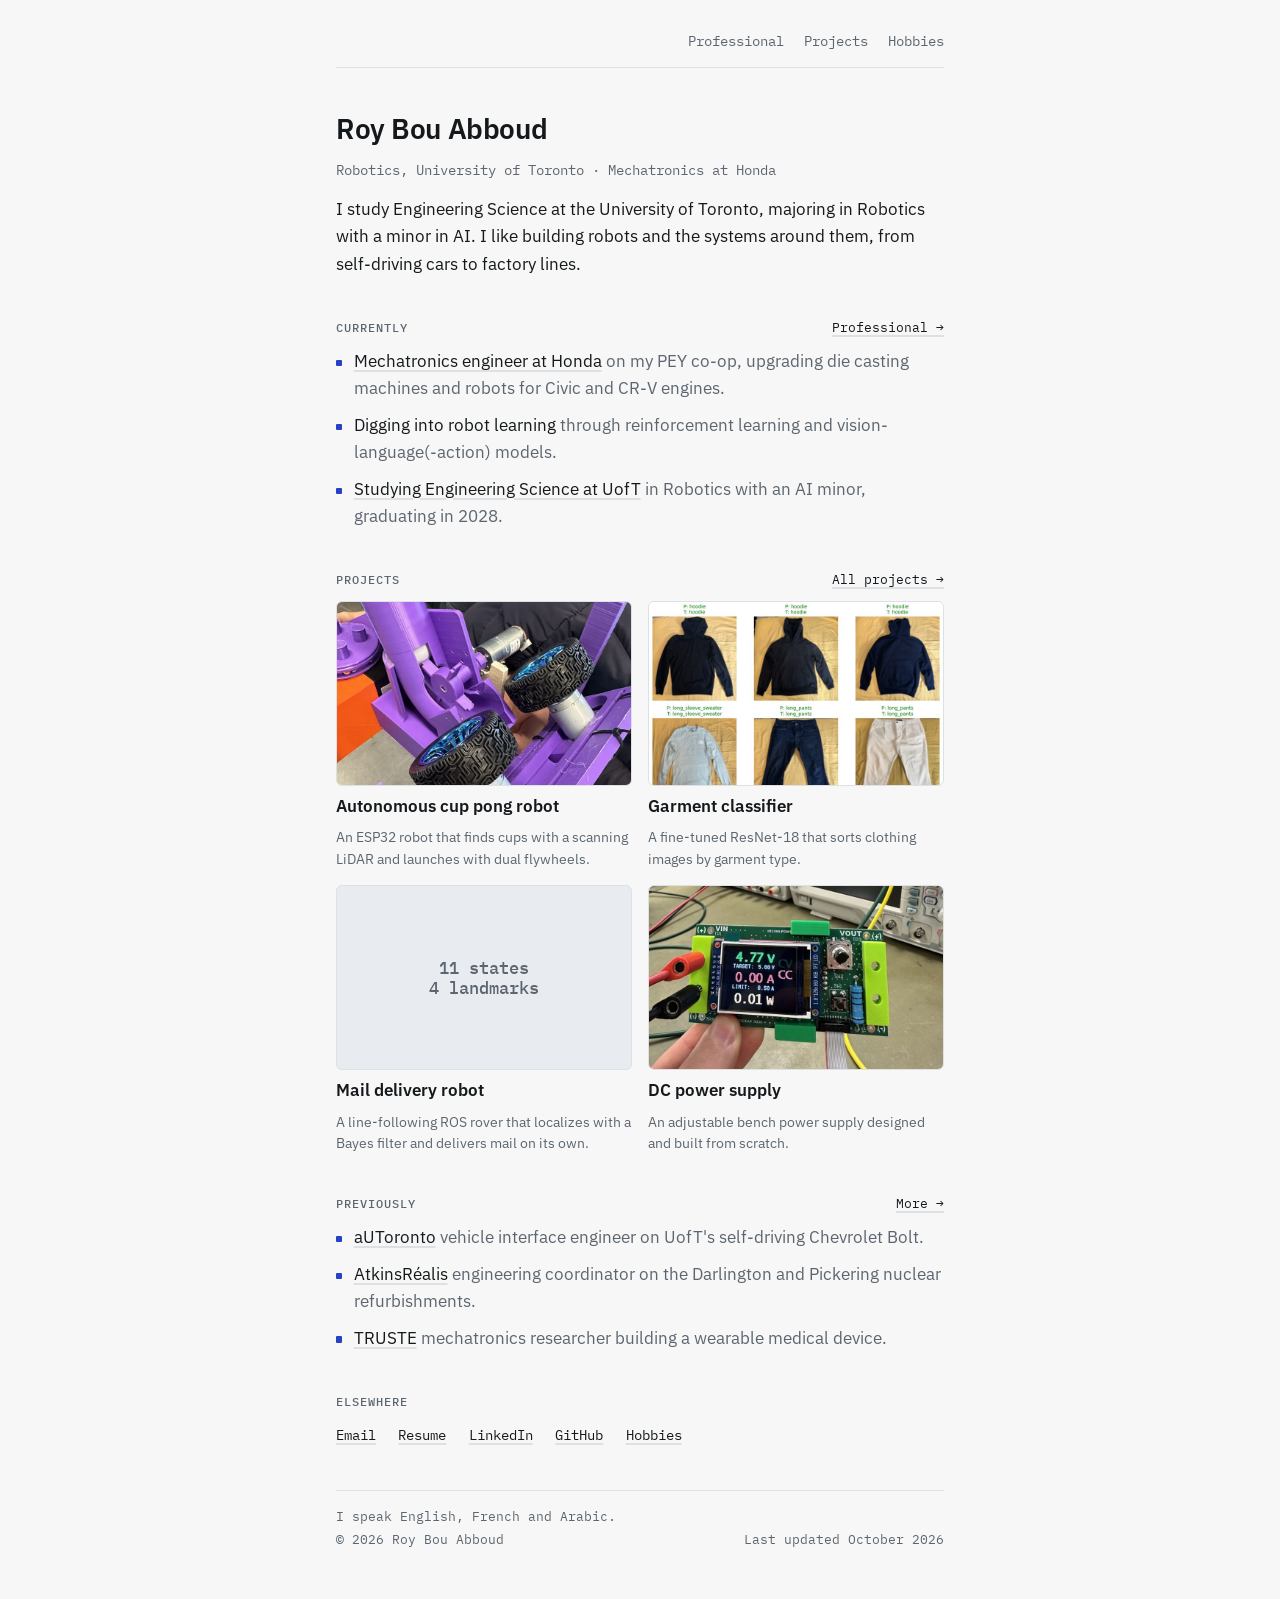
==== index.html @ cc1272f5 "Add DC power supply photos Co-Authored-By: Claude Opus 5.5 (1M context) <noreply@anthropic.com> Clau" ====
<!doctype html>
<html lang="en">
<head>
<meta charset="utf-8">
<meta name="viewport" content="width=device-width, initial-scale=1, viewport-fit=cover">
<title>Roy Bou Abboud</title>
<meta name="claude:viewport-fit-sides" content="cover">
<meta name="description" content="Roy Bou Abboud. Robotics engineering student at the University of Toronto, currently a mechatronics engineer at Honda.">
<meta property="og:title" content="Roy Bou Abboud">
<meta property="og:description" content="Roy Bou Abboud. Robotics engineering student at the University of Toronto, currently a mechatronics engineer at Honda.">
<meta property="og:url" content="https://roybouabboud.com/">
<meta property="og:type" content="website">
<link rel="icon" href="data:image/svg+xml,%3Csvg xmlns='http://www.w3.org/2000/svg' viewBox='0 0 32 32'%3E%3Crect width='32' height='32' rx='6' fill='%232741c4'/%3E%3Ctext x='16' y='22' font-family='monospace' font-size='15' font-weight='700' fill='white' text-anchor='middle'%3ERB%3C/text%3E%3C/svg%3E">
<link rel="preconnect" href="https://fonts.googleapis.com">
<link rel="preconnect" href="https://fonts.gstatic.com" crossorigin>
<link rel="stylesheet" href="https://fonts.googleapis.com/css2?family=IBM+Plex+Mono:wght@400;500&family=IBM+Plex+Sans:wght@400;500;600&display=swap">
<link rel="stylesheet" href="style.css?v=6">
</head>
<body>
<main>
  <nav class="nav" aria-label="Site">
    <a href="professional.html">Professional</a>
    <a href="projects.html">Projects</a>
    <a href="hobbies.html">Hobbies</a>
  </nav>
  <header>
    <h1>Roy Bou Abboud</h1>
    <p class="lede">Robotics, University of Toronto · Mechatronics at Honda</p>
    <p>I study Engineering Science at the University of Toronto, majoring in Robotics with a minor in AI. I like building robots and the systems around them, from self-driving cars to factory lines.</p>
  </header>

  <section aria-labelledby="currently">
    <div class="section-head"><h2 id="currently">Currently</h2><a class="more" href="professional.html">Professional →</a></div>
    <ul class="bullets">
      <li><a href="professional.html#honda">Mechatronics engineer at Honda</a> <span class="sub">on my PEY co-op, upgrading die casting machines and robots for Civic and CR-V engines.</span></li>
      <li><span class="lead">Digging into robot learning</span> <span class="sub">through reinforcement learning and vision-language(-action) models.</span></li>
      <li><a href="professional.html#education">Studying Engineering Science at UofT</a> <span class="sub">in Robotics with an AI minor, graduating in 2028.</span></li>
    </ul>
  </section>

  <section aria-labelledby="projects">
    <div class="section-head"><h2 id="projects">Projects</h2><a class="more" href="projects.html">All projects →</a></div>
    <div class="cards">
      <a class="card" href="projects.html#cup-pong">
        <div class="media"><img src="media/cup-pong-card.jpg" alt="The cup pong robot: purple 3D-printed frame with a launch tube and twin flywheels" loading="lazy"></div>
        <h3>Autonomous cup pong robot</h3>
        <p>An ESP32 robot that finds cups with a scanning LiDAR and launches with dual flywheels.</p>
      </a>
      <a class="card" href="projects.html#garment-classifier">
        <div class="media"><img src="media/garment-card.jpg" alt="Clothing photos labelled by the classifier: hoodies, sweaters and pants" loading="lazy"></div>
        <h3>Garment classifier</h3>
        <p>A fine-tuned ResNet-18 that sorts clothing images by garment type.</p>
      </a>
      <a class="card" href="projects.html#mail-robot">
        <div class="media stub" aria-hidden="true">11 states<br>4 landmarks</div>
        <h3>Mail delivery robot</h3>
        <p>A line-following ROS rover that localizes with a Bayes filter and delivers mail on its own.</p>
      </a>
      <a class="card" href="projects.html#power-supply">
        <div class="media"><img src="media/power-supply-card.jpg" alt="The power supply board on a lab bench, its screen reading 4.77 V" loading="lazy"></div>
        <h3>DC power supply</h3>
        <p>An adjustable bench power supply designed and built from scratch.</p>
      </a>
    </div>
  </section>

  <section aria-labelledby="previously">
    <div class="section-head"><h2 id="previously">Previously</h2><a class="more" href="professional.html#previously">More →</a></div>
    <ul class="bullets">
      <li><a href="professional.html#autoronto">aUToronto</a> <span class="sub">vehicle interface engineer on UofT's self-driving Chevrolet Bolt.</span></li>
      <li><a href="professional.html#atkinsrealis">AtkinsRéalis</a> <span class="sub">engineering coordinator on the Darlington and Pickering nuclear refurbishments.</span></li>
      <li><a href="professional.html#truste">TRUSTE</a> <span class="sub">mechatronics researcher building a wearable medical device.</span></li>
    </ul>
  </section>

  <section aria-labelledby="contact">
    <h2 id="contact">Elsewhere</h2>
    <div class="links">
      <a href="mailto:roy.bouabboud@gmail.com">Email</a>
      <a href="resume.pdf">Resume</a>
      <a href="https://www.linkedin.com/in/roybouabboud/">LinkedIn</a>
      <a href="https://github.com/roybouabboud">GitHub</a>
      <a href="hobbies.html">Hobbies</a>
    </div>
  </section>
  <footer>
    <p>I speak English, French and Arabic.</p>
    <div class="foot-row"><span>© 2026 Roy Bou Abboud</span><span>Last updated October 2026</span></div>
  </footer>
</main>
</body>
</html>
---- style.css ----
/* Layout: one narrow left-aligned column, mono labels like a spec sheet, project cards in a 2-up grid. */
:root {
  --bg: #f6f7f6;
  --fg: #16191c;
  --muted: #5d6670;
  --rule: #dde1e3;
  --tile: #e8ebef;
  --accent: #2741c4;
  --sans: "IBM Plex Sans", system-ui, -apple-system, "Segoe UI", sans-serif;
  --mono: "IBM Plex Mono", ui-monospace, "SF Mono", Menlo, monospace;
}
@media (prefers-color-scheme: dark) {
  :root:not([data-theme="light"]) {
    --bg: #111416; --fg: #e6e9ec; --muted: #8f99a3; --rule: #262b30; --tile: #1a1e22; --accent: #8ea2ff;
    color-scheme: dark;
  }
}
:root[data-theme="dark"] {
  --bg: #111416; --fg: #e6e9ec; --muted: #8f99a3; --rule: #262b30; --tile: #1a1e22; --accent: #8ea2ff;
  color-scheme: dark;
}
* { box-sizing: border-box; }
html { -webkit-text-size-adjust: 100%; scroll-behavior: smooth; }
@media (prefers-reduced-motion: reduce) { html { scroll-behavior: auto; } }
body {
  margin: 0;
  background: var(--bg);
  color: var(--fg);
  font: 400 17px/1.6 var(--sans);
  padding-left: max(16px, env(safe-area-inset-left, 0px));
  padding-right: max(16px, env(safe-area-inset-right, 0px));
}
main {
  max-width: 38rem;
  margin: 0 auto;
  padding-block: 2rem 3rem;
  display: grid;
  gap: 2.75rem;
}
h1 { font-size: 1.75rem; font-weight: 600; letter-spacing: -0.015em; line-height: 1.2; margin: 0; text-wrap: balance; }
h2 {
  font: 500 0.75rem/1 var(--mono);
  text-transform: uppercase;
  letter-spacing: 0.08em;
  color: var(--muted);
  margin: 0 0 0.9rem;
}
h3 { font-size: 1.05rem; font-weight: 600; margin: 0; line-height: 1.35; text-wrap: balance; }
p { margin: 0; }
a { color: var(--fg); text-decoration: underline; text-decoration-color: var(--rule); text-underline-offset: 3px; text-decoration-thickness: 1.5px; }
a:hover { color: var(--accent); text-decoration-color: var(--accent); }
a:focus-visible { outline: 2px solid var(--accent); outline-offset: 2px; border-radius: 2px; }
ul { margin: 0; padding: 0; }

/* Top nav */
.nav { display: flex; flex-wrap: wrap; justify-content: flex-end; gap: 0.4rem 1.25rem; align-items: baseline; font: 400 0.85rem/1.4 var(--mono); padding-bottom: 1rem; border-bottom: 1px solid var(--rule); }
.nav a { text-decoration: none; color: var(--muted); }
.nav a:hover { color: var(--accent); }
.nav a[aria-current="page"] { color: var(--fg); }
.nav .home { color: var(--fg); font-weight: 500; margin-right: auto; }

header { display: grid; gap: 0.9rem; }
.lede { color: var(--muted); font-family: var(--mono); font-size: 0.85rem; }
.section-head { display: flex; justify-content: space-between; align-items: baseline; gap: 1rem; flex-wrap: wrap; }
.section-head h2 { margin: 0 0 0.9rem; }
.more { font: 400 0.8rem/1 var(--mono); }

/* Bullets (Currently / Previously) */
.bullets { list-style: none; display: grid; gap: 0.6rem; }
.bullets li { position: relative; padding-left: 1.1rem; }
.bullets li::before { content: ""; position: absolute; left: 0; top: 0.68em; width: 0.4rem; height: 0.4rem; background: var(--accent); border-radius: 1px; }
.bullets .sub { color: var(--muted); }

/* Project cards */
.cards { display: grid; grid-template-columns: repeat(2, minmax(0, 1fr)); gap: 1rem; }
.card { display: grid; align-content: start; gap: 0.55rem; text-decoration: none; color: var(--fg); min-width: 0; }
.card:hover h3 { color: var(--accent); }
.card p { color: var(--muted); font-size: 0.9rem; line-height: 1.5; }
.media { aspect-ratio: 16 / 10; max-width: 100%; border-radius: 6px; overflow: hidden; background: var(--tile); border: 1px solid var(--rule); }
.media img, .media video { width: 100%; height: 100%; object-fit: cover; display: block; }
/* Stand-in until a real photo or video is added: shows the project's headline spec. */
.media.stub { display: grid; place-items: center; font: 500 1.05rem/1.2 var(--mono); color: var(--muted); text-align: center; padding: 0.5rem; font-variant-numeric: tabular-nums; }
.card:hover .media { border-color: var(--accent); }
@media (max-width: 480px) { .cards { grid-template-columns: 1fr; } .figure { margin: 0.25rem 0 0; display: grid; gap: 0.35rem; min-width: 0; }
.figure img { width: 100%; height: auto; display: block; border-radius: 6px; border: 1px solid var(--rule); background: #fff; }
.figure figcaption { font-size: 0.8rem; color: var(--muted); }
.figure-row { display: grid; grid-template-columns: minmax(0, 2fr) minmax(0, 3fr); gap: 0.75rem; align-items: start; }
@media (max-width: 480px) { .figure-row { grid-template-columns: 1fr; } }
.gallery-3 { grid-template-columns: repeat(2, minmax(0, 1fr)); } }

/* Detailed entries (Professional, Projects, Hobbies) */
.entries { display: grid; gap: 2.25rem; }
.entry { display: grid; gap: 0.6rem; scroll-margin-top: 1.5rem; }
.entry-head { display: flex; justify-content: space-between; align-items: baseline; gap: 0.25rem 1rem; flex-wrap: wrap; }
.when { font: 400 0.8rem/1.6 var(--mono); color: var(--muted); font-variant-numeric: tabular-nums; white-space: nowrap; }
.role { color: var(--muted); font-size: 0.95rem; }
.entry ul { list-style: disc; padding-left: 1.2rem; display: grid; gap: 0.35rem; font-size: 0.95rem; }
.entry ul li::marker { color: var(--muted); }
.tags { display: flex; flex-wrap: wrap; gap: 0.35rem; list-style: none; padding: 0; }
.tags li { font: 400 0.72rem/1 var(--mono); color: var(--muted); border: 1px solid var(--rule); border-radius: 3px; padding: 0.3rem 0.45rem; }
.entry .tags { padding-left: 0; display: flex; list-style: none; }
.entry .media { margin-top: 0.25rem; }
.video { aspect-ratio: 16 / 9; max-width: 100%; border-radius: 6px; overflow: hidden; background: var(--tile); border: 1px solid var(--rule); margin-top: 0.25rem; }
.video iframe { width: 100%; height: 100%; border: 0; display: block; }
.gallery { display: grid; grid-template-columns: repeat(2, minmax(0, 1fr)); gap: 0.6rem; }
.gallery-3 { grid-template-columns: repeat(3, minmax(0, 1fr)); }
.gallery.landscape img { aspect-ratio: 4 / 3; }
.caption { font: 500 0.72rem/1 var(--mono); text-transform: uppercase; letter-spacing: 0.08em; color: var(--muted); margin-top: 0.4rem; }
.gallery img { width: 100%; aspect-ratio: 3 / 4; object-fit: cover; border-radius: 6px; border: 1px solid var(--rule); display: block; }

.links { display: flex; flex-wrap: wrap; gap: 0.5rem 1.4rem; font-family: var(--mono); font-size: 0.9rem; }
footer { font: 400 0.8rem/1.6 var(--mono); color: var(--muted); display: grid; gap: 0.2rem; padding-top: 1rem; border-top: 1px solid var(--rule); }
.foot-row { display: flex; justify-content: space-between; flex-wrap: wrap; gap: 0 1rem; }
.bullets .lead { color: var(--fg); }
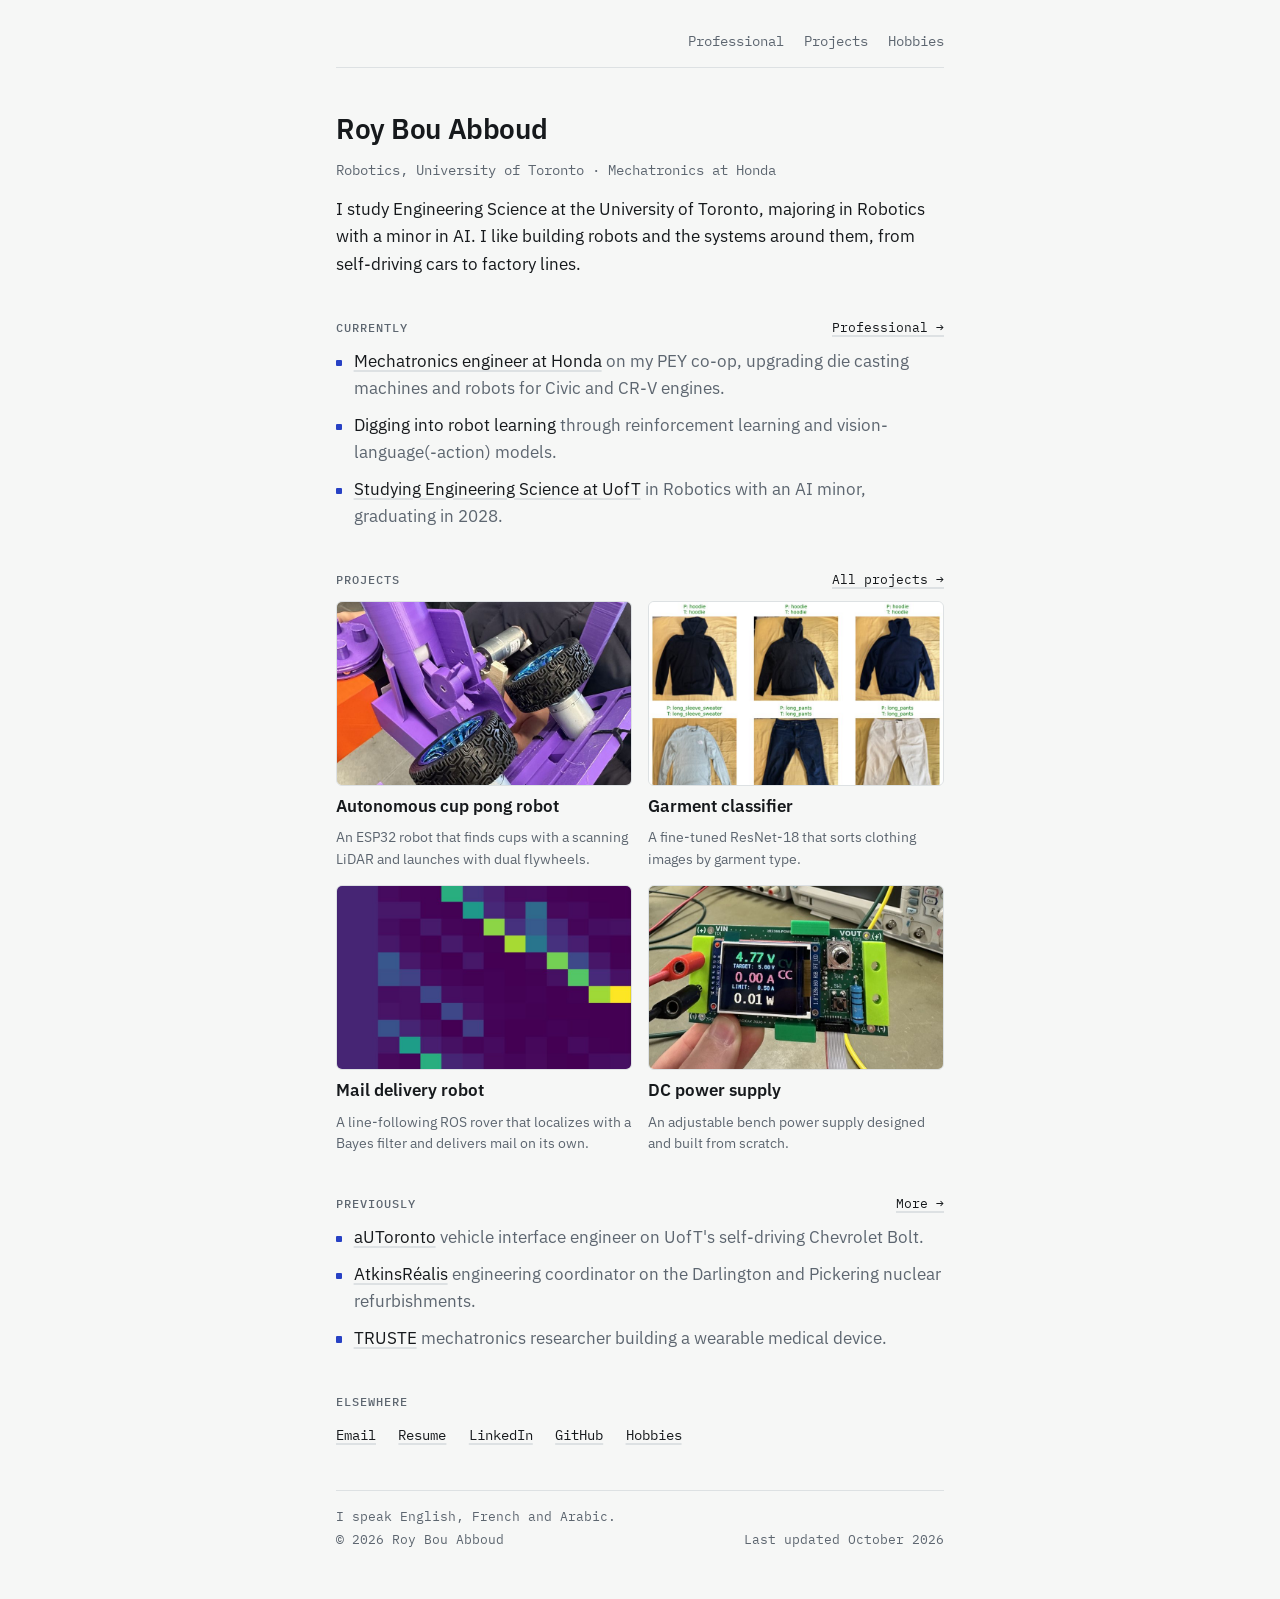
==== commit 1a238cb0: "Add mail robot belief plot and card image Co-Authored-By: Claude Opus 5.5 (1M context) <noreply@anth" ====
--- a/index.html
+++ b/index.html
@@ -14,7 +14,7 @@
 <link rel="preconnect" href="https://fonts.googleapis.com">
 <link rel="preconnect" href="https://fonts.gstatic.com" crossorigin>
 <link rel="stylesheet" href="https://fonts.googleapis.com/css2?family=IBM+Plex+Mono:wght@400;500&family=IBM+Plex+Sans:wght@400;500;600&display=swap">
-<link rel="stylesheet" href="style.css?v=6">
+<link rel="stylesheet" href="style.css?v=10">
 </head>
 <body>
 <main>
@@ -52,7 +52,7 @@
         <p>A fine-tuned ResNet-18 that sorts clothing images by garment type.</p>
       </a>
       <a class="card" href="projects.html#mail-robot">
-        <div class="media stub" aria-hidden="true">11 states<br>4 landmarks</div>
+        <div class="media"><img src="media/mail-robot-card.jpg" alt="Heatmap of the robot's location belief sharpening over time" loading="lazy"></div>
         <h3>Mail delivery robot</h3>
         <p>A line-following ROS rover that localizes with a Bayes filter and delivers mail on its own.</p>
       </a>
@@ -88,5 +88,6 @@
     <div class="foot-row"><span>© 2026 Roy Bou Abboud</span><span>Last updated October 2026</span></div>
   </footer>
 </main>
+<script src="lightbox.js?v=1" defer></script>
 </body>
 </html>
--- a/style.css
+++ b/style.css
@@ -81,12 +81,21 @@
 /* Stand-in until a real photo or video is added: shows the project's headline spec. */
 .media.stub { display: grid; place-items: center; font: 500 1.05rem/1.2 var(--mono); color: var(--muted); text-align: center; padding: 0.5rem; font-variant-numeric: tabular-nums; }
 .card:hover .media { border-color: var(--accent); }
-@media (max-width: 480px) { .cards { grid-template-columns: 1fr; } .figure { margin: 0.25rem 0 0; display: grid; gap: 0.35rem; min-width: 0; }
+@media (max-width: 480px) { .cards { grid-template-columns: 1fr; } .gallery-3 { grid-template-columns: repeat(2, minmax(0, 1fr)); } }
+.figure { margin: 0.25rem 0 0; display: grid; gap: 0.35rem; min-width: 0; }
 .figure img { width: 100%; height: auto; display: block; border-radius: 6px; border: 1px solid var(--rule); background: #fff; }
 .figure figcaption { font-size: 0.8rem; color: var(--muted); }
 .figure-row { display: grid; grid-template-columns: minmax(0, 2fr) minmax(0, 3fr); gap: 0.75rem; align-items: start; }
 @media (max-width: 480px) { .figure-row { grid-template-columns: 1fr; } }
-.gallery-3 { grid-template-columns: repeat(2, minmax(0, 1fr)); } }
+.figure.compact img { width: auto; max-width: 100%; max-height: 18rem; }
+.figure.large img { width: auto; max-width: 100%; max-height: 30rem; }
+.strip { display: grid; grid-template-columns: repeat(5, minmax(0, 1fr)); gap: 0.5rem; }
+.strip figure { margin: 0; display: grid; gap: 0.3rem; min-width: 0; }
+.strip img { width: 100%; aspect-ratio: 3 / 4; object-fit: cover; border-radius: 6px; border: 1px solid var(--rule); display: block; }
+.strip figcaption { font: 500 0.68rem/1 var(--mono); text-transform: uppercase; letter-spacing: 0.08em; color: var(--muted); }
+@media (max-width: 480px) { .strip { grid-template-columns: repeat(3, minmax(0, 1fr)); } }
+.strip-before { grid-template-columns: repeat(4, minmax(0, 1fr)); }
+.strip-after { grid-template-columns: repeat(3, minmax(0, 1fr)); }
 
 /* Detailed entries (Professional, Projects, Hobbies) */
 .entries { display: grid; gap: 2.25rem; }
@@ -112,3 +121,17 @@
 footer { font: 400 0.8rem/1.6 var(--mono); color: var(--muted); display: grid; gap: 0.2rem; padding-top: 1rem; border-top: 1px solid var(--rule); }
 .foot-row { display: flex; justify-content: space-between; flex-wrap: wrap; gap: 0 1rem; }
 .bullets .lead { color: var(--fg); }
+
+/* Audio player and link buttons (Hobbies › DJing) */
+.soundcloud { width: 100%; height: 166px; border: 0; border-radius: 6px; display: block; }
+.buttons { display: flex; flex-wrap: wrap; gap: 0.5rem; }
+.button { font: 500 0.8rem/1 var(--mono); text-decoration: none; color: var(--fg); border: 1px solid var(--rule); border-radius: 4px; padding: 0.55rem 0.8rem; }
+.button:hover { border-color: var(--accent); color: var(--accent); }
+
+/* Photo overlay (lightbox.js) */
+.gallery img, .strip img, .figure img { cursor: zoom-in; }
+.lightbox { position: fixed; inset: 0; z-index: 50; display: grid; place-items: center; padding: max(16px, env(safe-area-inset-top, 0px)) max(16px, env(safe-area-inset-right, 0px)) max(16px, env(safe-area-inset-bottom, 0px)) max(16px, env(safe-area-inset-left, 0px)); background: rgba(10, 12, 14, 0.88); cursor: zoom-out; }
+.lightbox[hidden] { display: none; }
+.lightbox img { max-width: 100%; max-height: 90vh; width: auto; height: auto; border-radius: 6px; cursor: default; box-shadow: 0 10px 40px rgba(0, 0, 0, 0.5); }
+.lightbox-close { position: absolute; top: max(12px, env(safe-area-inset-top, 0px)); right: max(12px, env(safe-area-inset-right, 0px)); width: 2.5rem; height: 2.5rem; border: 0; border-radius: 50%; background: rgba(255, 255, 255, 0.14); color: #fff; font: 400 1.6rem/1 var(--sans); cursor: pointer; }
+.lightbox-close:hover, .lightbox-close:focus-visible { background: rgba(255, 255, 255, 0.28); outline: none; }
